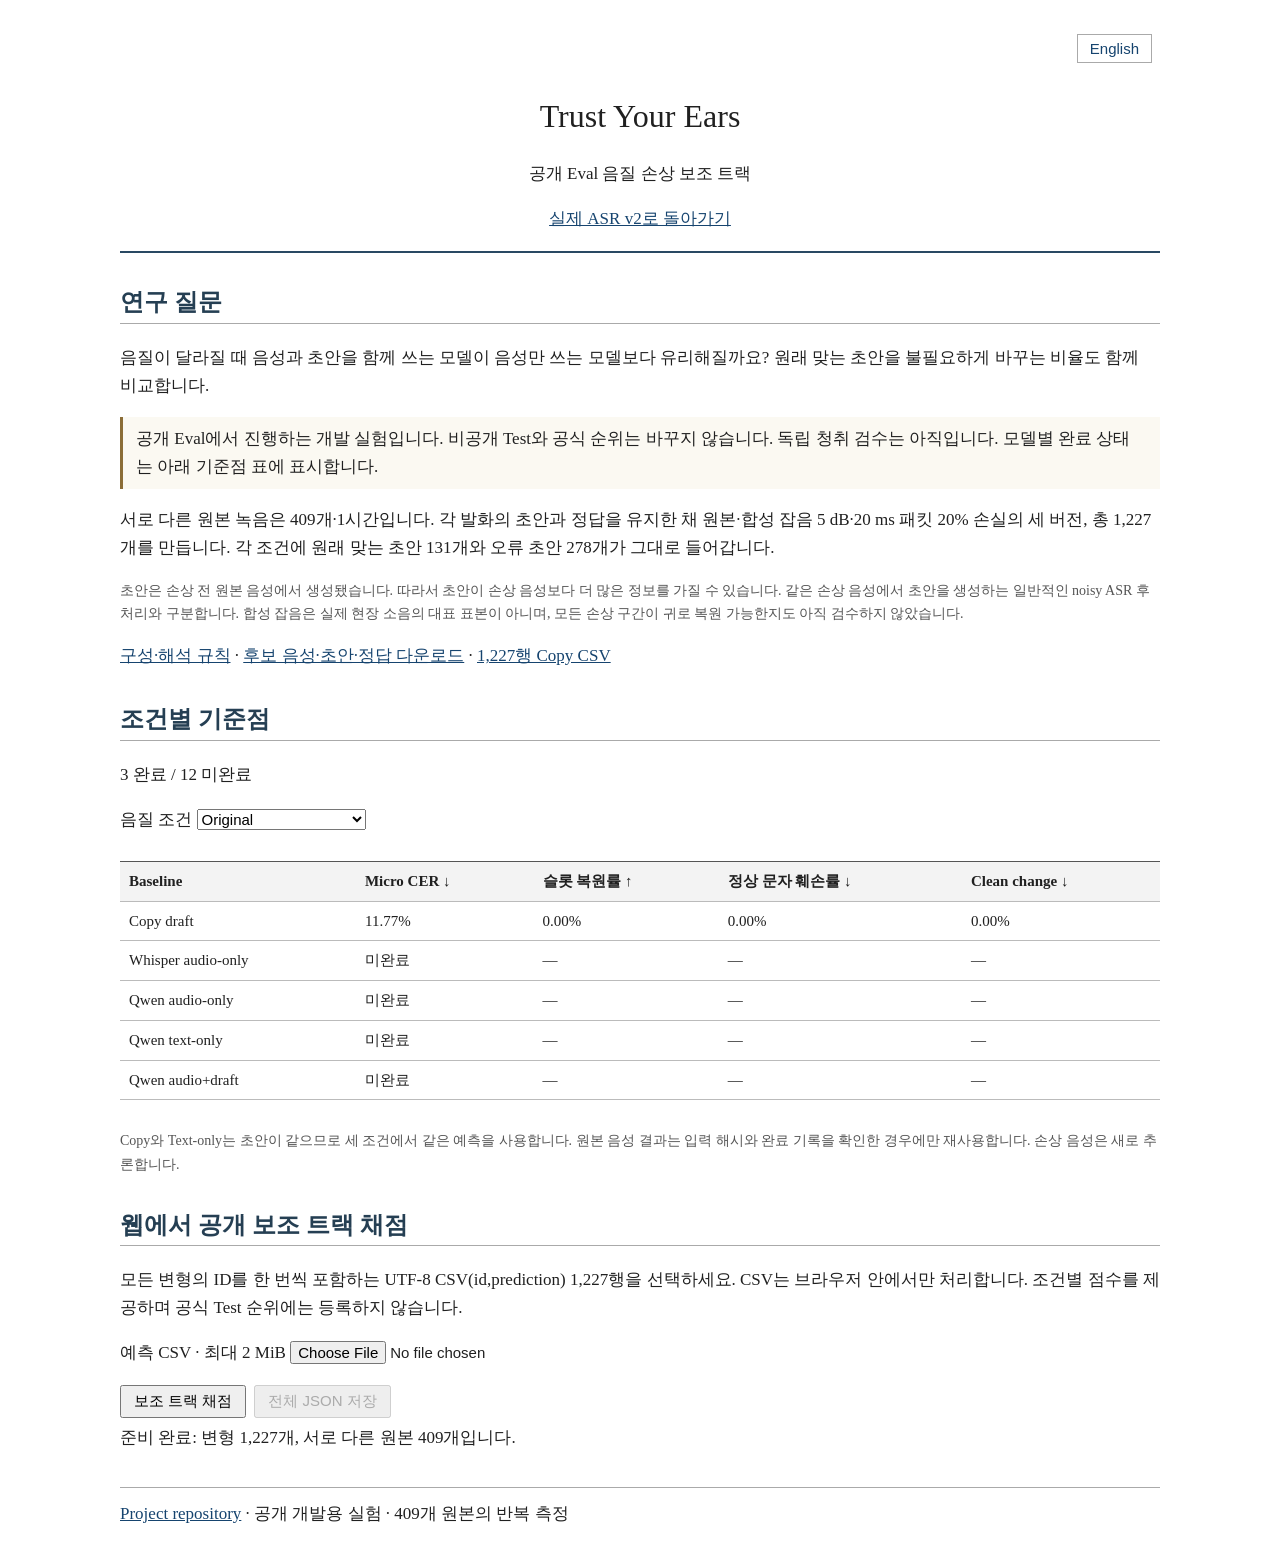
==== web/stress.html @ 6d371072 "Add a paired public Eval audio stress probe and verified text-only scores" ====
<!doctype html>
<html lang="ko"><head><meta charset="utf-8"><meta name="viewport" content="width=device-width,initial-scale=1">
<title>Trust Your Ears — Public Eval Stress Probe</title>
<style>
body{margin:28px auto;padding:0 20px;max-width:1040px;color:#202020;background:white;font:17px/1.65 Georgia,"Times New Roman",serif}a{color:#16446f}header{text-align:center;border-bottom:2px solid #294963;padding-bottom:18px}h1{font-size:32px;font-weight:normal;margin-bottom:0}h2{font-size:24px;color:#253f53;border-bottom:1px solid #aaa;margin-top:30px}.language{text-align:right}.language button{background:white;color:#16446f;border:1px solid #aaa}button,input,select{font:15px sans-serif}button{padding:5px 12px;margin:6px 8px 6px 0}.notice{border-left:3px solid #8b6d37;background:#fbf9f2;padding:8px 13px}.small{font-size:14px;color:#555}.wrap{overflow-x:auto}table{border-collapse:collapse;width:100%;font-size:15px;margin:15px 0}th,td{border-bottom:1px solid #bbb;text-align:left;padding:7px 9px}th{border-top:1px solid #555;background:#f3f3f3}td:not(:first-child){font-variant-numeric:tabular-nums}label{display:block;margin:12px 0}output{display:block;white-space:pre-wrap}footer{margin:35px 0 20px;border-top:1px solid #aaa;padding-top:12px}@media(max-width:650px){body{padding:0 14px}h1{font-size:27px}table{font-size:13px}}
</style></head><body>
<div class="language"><button id="language" type="button">English</button></div>
<header><h1>Trust Your Ears</h1><p data-t="subtitle">공개 Eval 음질 손상 보조 트랙</p><a href="v2.html" data-t="back">실제 ASR v2로 돌아가기</a></header>
<main><section><h2 data-t="questionTitle">연구 질문</h2><p data-t="question">음질이 달라질 때 음성과 초안을 함께 쓰는 모델이 음성만 쓰는 모델보다 유리해질까요? 원래 맞는 초안을 불필요하게 바꾸는 비율도 함께 비교합니다.</p>
<p class="notice" data-t="scope">공개 Eval에서 진행하는 개발 실험입니다. 비공개 Test와 공식 순위는 바꾸지 않습니다. 독립 청취 검수는 아직입니다. 모델별 완료 상태는 아래 기준점 표에 표시합니다.</p>
<p data-t="pairing">서로 다른 원본 녹음은 409개·1시간입니다. 각 발화의 초안과 정답을 유지한 채 원본·합성 잡음 5 dB·20 ms 패킷 20% 손실의 세 버전, 총 1,227개를 만듭니다. 각 조건에 원래 맞는 초안 131개와 오류 초안 278개가 그대로 들어갑니다.</p>
<p class="small" data-t="limitation">초안은 손상 전 원본 음성에서 생성됐습니다. 따라서 초안이 손상 음성보다 더 많은 정보를 가질 수 있습니다. 같은 손상 음성에서 초안을 생성하는 일반적인 noisy ASR 후처리와 구분합니다. 합성 잡음은 실제 현장 소음의 대표 표본이 아니며, 모든 손상 구간이 귀로 복원 가능한지도 아직 검수하지 않았습니다.</p>
<p><a href="https://github.com/jhparktime/TURST-YOUR-EARS/blob/main/docs/public-eval-stress-probe.md" data-t="spec">구성·해석 규칙</a> · <a href="https://github.com/jhparktime/TURST-YOUR-EARS/releases/tag/dataset-public-eval-stress-v1" data-t="download">후보 음성·초안·정답 다운로드</a> · <a href="data-stress/eval-copy.csv" download data-t="copy">1,227행 Copy CSV</a></p></section>
<section><h2 data-t="benchmarks">조건별 기준점</h2><p id="benchmarkStatus" role="status"></p><label><span data-t="condition">음질 조건</span> <select id="condition"><option value="original">Original</option><option value="gaussian_5db">Gaussian noise · 5 dB</option><option value="packet_loss_20">Packet loss · 20%</option></select></label>
<div class="wrap"><table><thead><tr><th>Baseline</th><th>Micro CER ↓</th><th data-t="repair">슬롯 복원률 ↑</th><th data-t="harm">정상 문자 훼손률 ↓</th><th>Clean change ↓</th></tr></thead><tbody id="baselineRows"></tbody></table></div>
<p class="small" data-t="reuse">Copy와 Text-only는 초안이 같으므로 세 조건에서 같은 예측을 사용합니다. 원본 음성 결과는 입력 해시와 완료 기록을 확인한 경우에만 재사용합니다. 손상 음성은 새로 추론합니다.</p></section>
<section><h2 data-t="gradeTitle">웹에서 공개 보조 트랙 채점</h2><p data-t="gradeText">모든 변형의 ID를 한 번씩 포함하는 UTF-8 CSV(id,prediction) 1,227행을 선택하세요. CSV는 브라우저 안에서만 처리합니다. 조건별 점수를 제공하며 공식 Test 순위에는 등록하지 않습니다.</p>
<label><span data-t="csv">예측 CSV · 최대 2 MiB</span> <input id="file" type="file" accept=".csv,text/csv"></label><button id="grade" disabled data-t="grade">보조 트랙 채점</button><button id="save" disabled data-t="save">전체 JSON 저장</button><output id="status" role="status"></output>
<div id="result" hidden><div class="wrap"><table><thead><tr><th data-t="condition">음질 조건</th><th>Micro CER ↓</th><th data-t="repair">슬롯 복원률 ↑</th><th data-t="harm">정상 문자 훼손률 ↓</th><th>Clean change ↓</th></tr></thead><tbody id="resultRows"></tbody></table></div><p class="small" data-t="export">전체 JSON에는 원래 맞은 초안과 틀린 초안을 나눈 결과도 포함됩니다.</p></div></section></main>
<footer><a href="https://github.com/jhparktime/TURST-YOUR-EARS">Project repository</a> · <span data-t="footer">공개 개발용 실험 · 409개 원본의 반복 측정</span></footer>
<script src="stress-app.js"></script></body></html>
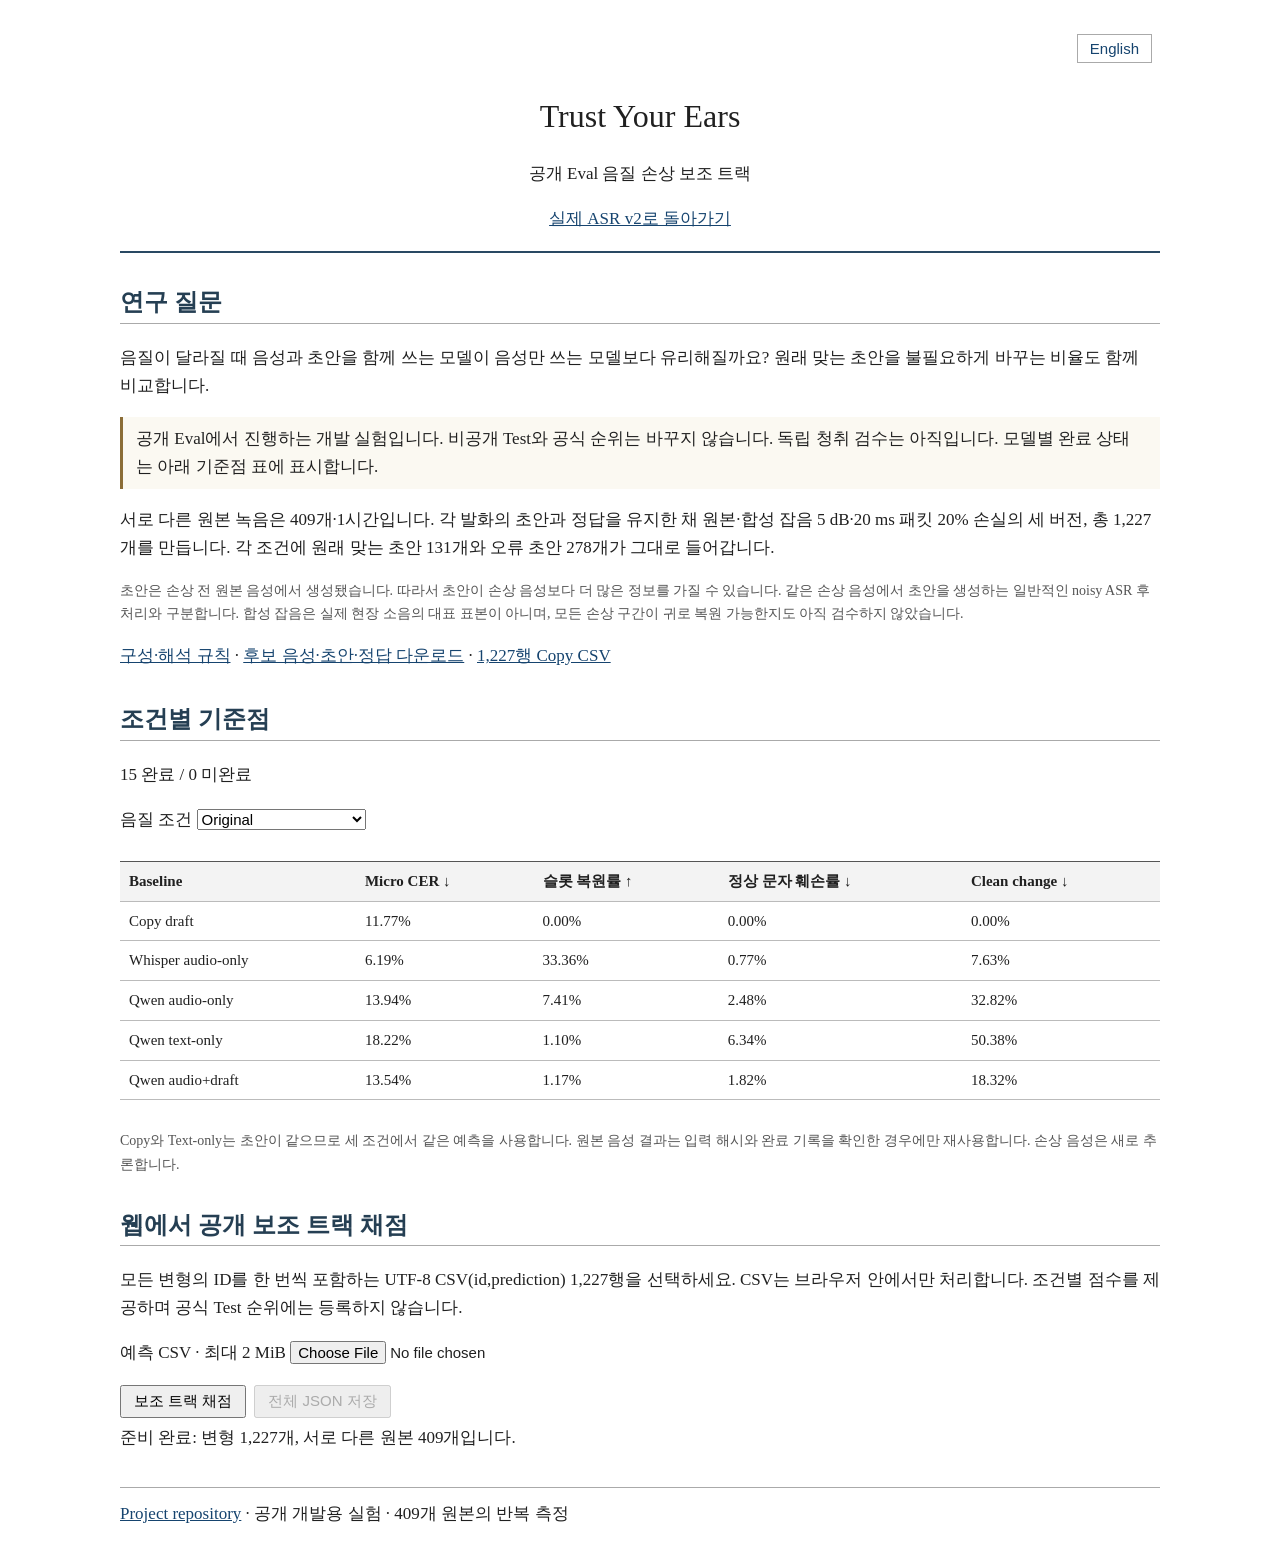
==== commit dbbadb85: "Make actual-ASR challenge the main site with participant guide and audio examples" ====
--- a/web/stress.html
+++ b/web/stress.html
@@ -5,7 +5,7 @@
 body{margin:28px auto;padding:0 20px;max-width:1040px;color:#202020;background:white;font:17px/1.65 Georgia,"Times New Roman",serif}a{color:#16446f}header{text-align:center;border-bottom:2px solid #294963;padding-bottom:18px}h1{font-size:32px;font-weight:normal;margin-bottom:0}h2{font-size:24px;color:#253f53;border-bottom:1px solid #aaa;margin-top:30px}.language{text-align:right}.language button{background:white;color:#16446f;border:1px solid #aaa}button,input,select{font:15px sans-serif}button{padding:5px 12px;margin:6px 8px 6px 0}.notice{border-left:3px solid #8b6d37;background:#fbf9f2;padding:8px 13px}.small{font-size:14px;color:#555}.wrap{overflow-x:auto}table{border-collapse:collapse;width:100%;font-size:15px;margin:15px 0}th,td{border-bottom:1px solid #bbb;text-align:left;padding:7px 9px}th{border-top:1px solid #555;background:#f3f3f3}td:not(:first-child){font-variant-numeric:tabular-nums}label{display:block;margin:12px 0}output{display:block;white-space:pre-wrap}footer{margin:35px 0 20px;border-top:1px solid #aaa;padding-top:12px}@media(max-width:650px){body{padding:0 14px}h1{font-size:27px}table{font-size:13px}}
 </style></head><body>
 <div class="language"><button id="language" type="button">English</button></div>
-<header><h1>Trust Your Ears</h1><p data-t="subtitle">공개 Eval 음질 손상 보조 트랙</p><a href="v2.html" data-t="back">실제 ASR v2로 돌아가기</a></header>
+<header><h1>Trust Your Ears</h1><p data-t="subtitle">공개 Eval 음질 손상 보조 트랙</p><a href="index.html" data-t="back">실제 ASR v2로 돌아가기</a></header>
 <main><section><h2 data-t="questionTitle">연구 질문</h2><p data-t="question">음질이 달라질 때 음성과 초안을 함께 쓰는 모델이 음성만 쓰는 모델보다 유리해질까요? 원래 맞는 초안을 불필요하게 바꾸는 비율도 함께 비교합니다.</p>
 <p class="notice" data-t="scope">공개 Eval에서 진행하는 개발 실험입니다. 비공개 Test와 공식 순위는 바꾸지 않습니다. 독립 청취 검수는 아직입니다. 모델별 완료 상태는 아래 기준점 표에 표시합니다.</p>
 <p data-t="pairing">서로 다른 원본 녹음은 409개·1시간입니다. 각 발화의 초안과 정답을 유지한 채 원본·합성 잡음 5 dB·20 ms 패킷 20% 손실의 세 버전, 총 1,227개를 만듭니다. 각 조건에 원래 맞는 초안 131개와 오류 초안 278개가 그대로 들어갑니다.</p>
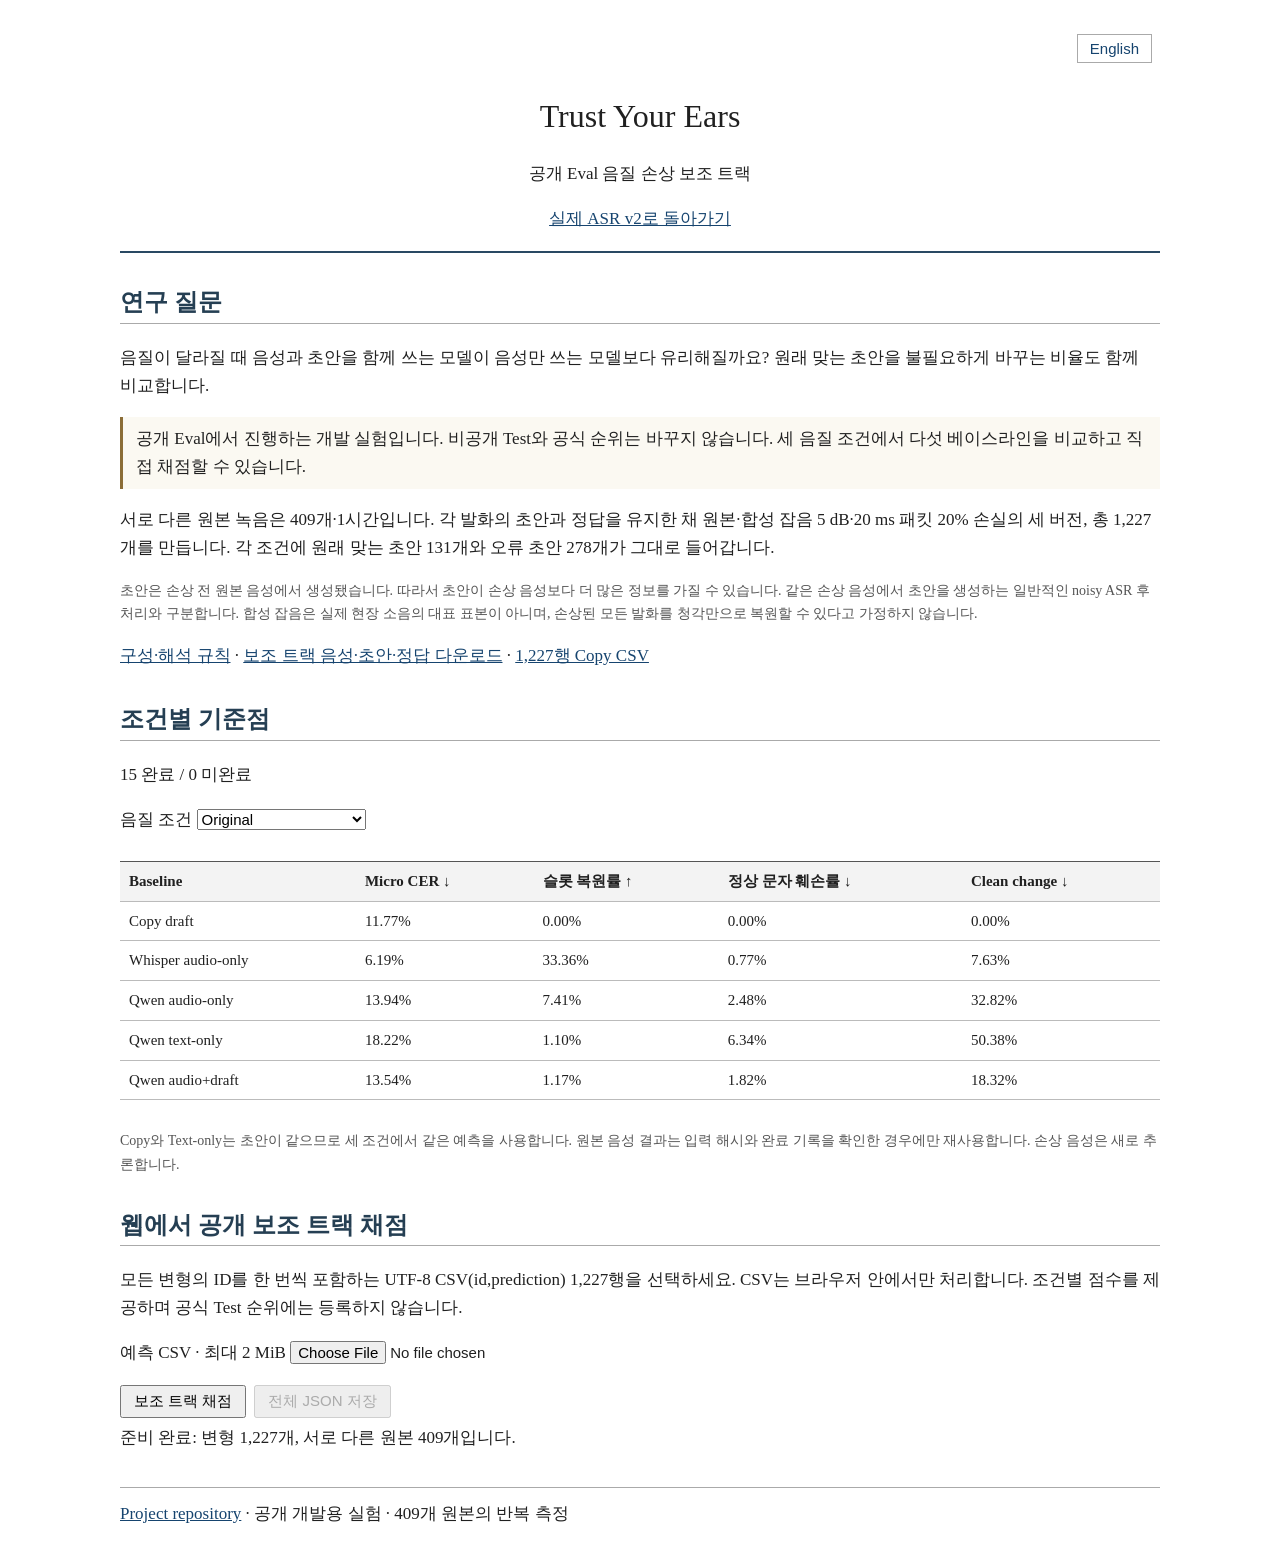
==== commit b4a12cd5: "Make the challenge ready for participants with notebooks and ranked web scoring" ====
--- a/web/stress.html
+++ b/web/stress.html
@@ -7,10 +7,10 @@
 <div class="language"><button id="language" type="button">English</button></div>
 <header><h1>Trust Your Ears</h1><p data-t="subtitle">공개 Eval 음질 손상 보조 트랙</p><a href="index.html" data-t="back">실제 ASR v2로 돌아가기</a></header>
 <main><section><h2 data-t="questionTitle">연구 질문</h2><p data-t="question">음질이 달라질 때 음성과 초안을 함께 쓰는 모델이 음성만 쓰는 모델보다 유리해질까요? 원래 맞는 초안을 불필요하게 바꾸는 비율도 함께 비교합니다.</p>
-<p class="notice" data-t="scope">공개 Eval에서 진행하는 개발 실험입니다. 비공개 Test와 공식 순위는 바꾸지 않습니다. 독립 청취 검수는 아직입니다. 모델별 완료 상태는 아래 기준점 표에 표시합니다.</p>
+<p class="notice" data-t="scope">공개 Eval에서 진행하는 개발 실험입니다. 비공개 Test와 공식 순위는 바꾸지 않습니다. 세 음질 조건에서 다섯 베이스라인을 비교하고 직접 채점할 수 있습니다.</p>
 <p data-t="pairing">서로 다른 원본 녹음은 409개·1시간입니다. 각 발화의 초안과 정답을 유지한 채 원본·합성 잡음 5 dB·20 ms 패킷 20% 손실의 세 버전, 총 1,227개를 만듭니다. 각 조건에 원래 맞는 초안 131개와 오류 초안 278개가 그대로 들어갑니다.</p>
-<p class="small" data-t="limitation">초안은 손상 전 원본 음성에서 생성됐습니다. 따라서 초안이 손상 음성보다 더 많은 정보를 가질 수 있습니다. 같은 손상 음성에서 초안을 생성하는 일반적인 noisy ASR 후처리와 구분합니다. 합성 잡음은 실제 현장 소음의 대표 표본이 아니며, 모든 손상 구간이 귀로 복원 가능한지도 아직 검수하지 않았습니다.</p>
-<p><a href="https://github.com/jhparktime/TURST-YOUR-EARS/blob/main/docs/public-eval-stress-probe.md" data-t="spec">구성·해석 규칙</a> · <a href="https://github.com/jhparktime/TURST-YOUR-EARS/releases/tag/dataset-public-eval-stress-v1" data-t="download">후보 음성·초안·정답 다운로드</a> · <a href="data-stress/eval-copy.csv" download data-t="copy">1,227행 Copy CSV</a></p></section>
+<p class="small" data-t="limitation">초안은 손상 전 원본 음성에서 생성됐습니다. 따라서 초안이 손상 음성보다 더 많은 정보를 가질 수 있습니다. 같은 손상 음성에서 초안을 생성하는 일반적인 noisy ASR 후처리와 구분합니다. 합성 잡음은 실제 현장 소음의 대표 표본이 아니며, 손상된 모든 발화를 청각만으로 복원할 수 있다고 가정하지 않습니다.</p>
+<p><a href="https://github.com/jhparktime/TURST-YOUR-EARS/blob/main/docs/public-eval-stress-probe.md" data-t="spec">구성·해석 규칙</a> · <a href="https://github.com/jhparktime/TURST-YOUR-EARS/releases/tag/dataset-public-eval-stress-v1" data-t="download">보조 트랙 음성·초안·정답 다운로드</a> · <a href="data-stress/eval-copy.csv" download data-t="copy">1,227행 Copy CSV</a></p></section>
 <section><h2 data-t="benchmarks">조건별 기준점</h2><p id="benchmarkStatus" role="status"></p><label><span data-t="condition">음질 조건</span> <select id="condition"><option value="original">Original</option><option value="gaussian_5db">Gaussian noise · 5 dB</option><option value="packet_loss_20">Packet loss · 20%</option></select></label>
 <div class="wrap"><table><thead><tr><th>Baseline</th><th>Micro CER ↓</th><th data-t="repair">슬롯 복원률 ↑</th><th data-t="harm">정상 문자 훼손률 ↓</th><th>Clean change ↓</th></tr></thead><tbody id="baselineRows"></tbody></table></div>
 <p class="small" data-t="reuse">Copy와 Text-only는 초안이 같으므로 세 조건에서 같은 예측을 사용합니다. 원본 음성 결과는 입력 해시와 완료 기록을 확인한 경우에만 재사용합니다. 손상 음성은 새로 추론합니다.</p></section>
@@ -18,4 +18,4 @@
 <label><span data-t="csv">예측 CSV · 최대 2 MiB</span> <input id="file" type="file" accept=".csv,text/csv"></label><button id="grade" disabled data-t="grade">보조 트랙 채점</button><button id="save" disabled data-t="save">전체 JSON 저장</button><output id="status" role="status"></output>
 <div id="result" hidden><div class="wrap"><table><thead><tr><th data-t="condition">음질 조건</th><th>Micro CER ↓</th><th data-t="repair">슬롯 복원률 ↑</th><th data-t="harm">정상 문자 훼손률 ↓</th><th>Clean change ↓</th></tr></thead><tbody id="resultRows"></tbody></table></div><p class="small" data-t="export">전체 JSON에는 원래 맞은 초안과 틀린 초안을 나눈 결과도 포함됩니다.</p></div></section></main>
 <footer><a href="https://github.com/jhparktime/TURST-YOUR-EARS">Project repository</a> · <span data-t="footer">공개 개발용 실험 · 409개 원본의 반복 측정</span></footer>
-<script src="stress-app.js"></script></body></html>
+<script src="stress-app.js?v=20261022-participate"></script></body></html>
